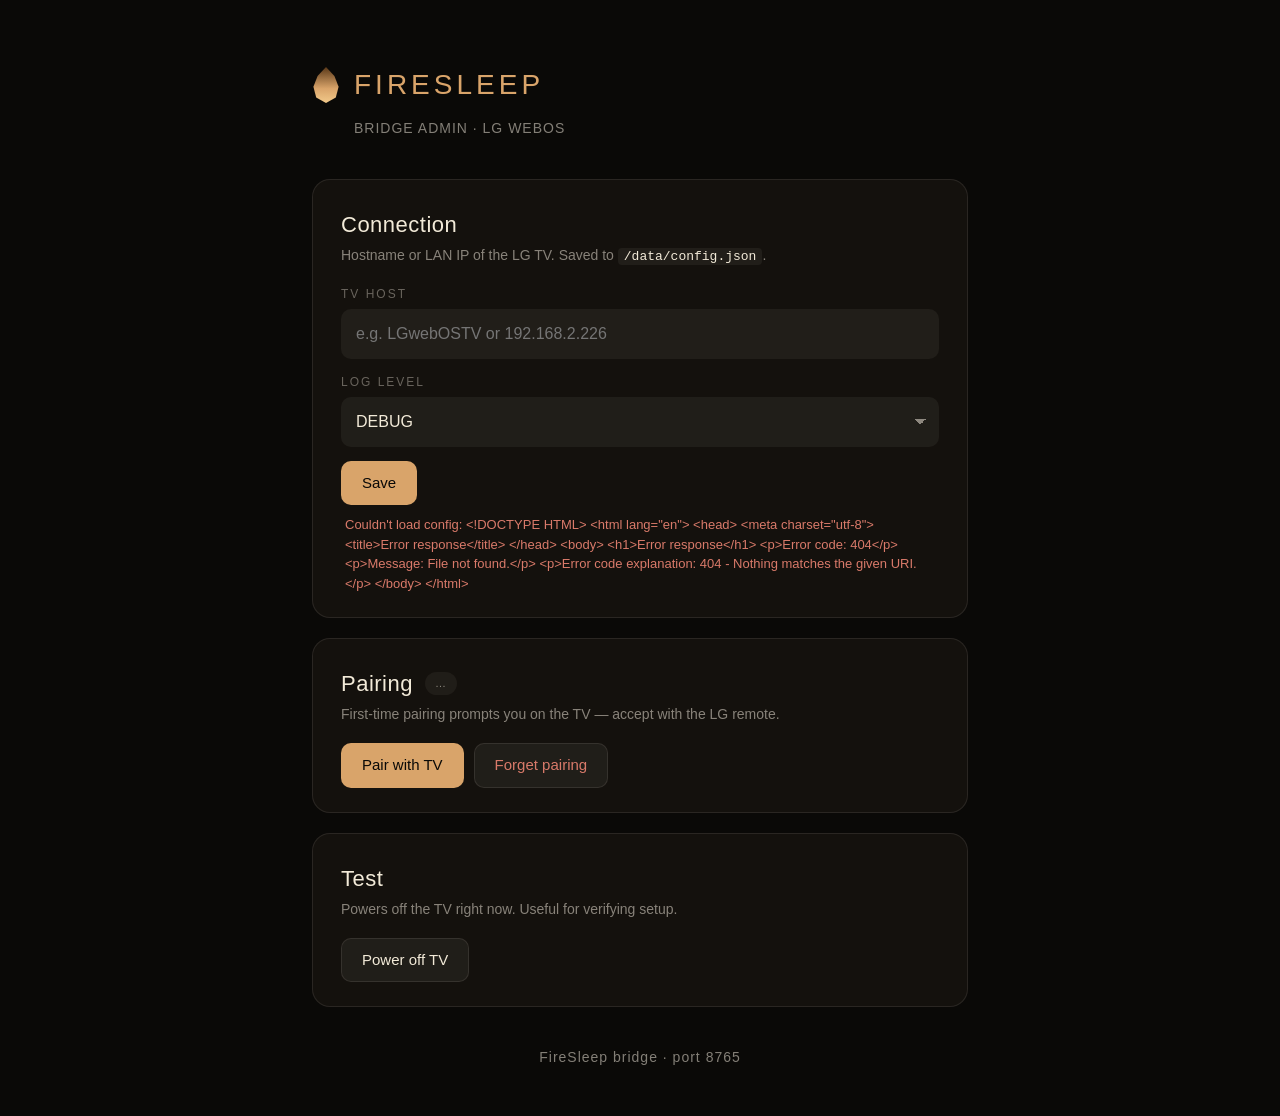
==== server/web/index.html @ d80b9863 "Add three button start for the app, add web UI and fix some bugs" ====
<!doctype html>
<html lang="en">
<head>
  <meta charset="utf-8" />
  <meta name="viewport" content="width=device-width, initial-scale=1" />
  <title>FireSleep</title>
  <link rel="stylesheet" href="style.css" />
</head>
<body>
  <main class="container">
    <header>
      <div class="brand">
        <span class="flame" aria-hidden="true"></span>
        <span class="wordmark">FireSleep</span>
      </div>
      <p class="sub">Bridge admin · LG webOS</p>
    </header>

    <section class="card">
      <h2>Connection</h2>
      <p class="muted">Hostname or LAN IP of the LG TV. Saved to <code>/data/config.json</code>.</p>
      <div class="row">
        <label>
          <span class="label">TV host</span>
          <input id="tv-host" type="text" placeholder="e.g. LGwebOSTV or 192.168.2.226" />
        </label>
      </div>
      <div class="row">
        <label>
          <span class="label">Log level</span>
          <select id="log-level">
            <option value="DEBUG">DEBUG</option>
            <option value="INFO">INFO</option>
            <option value="WARNING">WARNING</option>
            <option value="ERROR">ERROR</option>
          </select>
        </label>
      </div>
      <div class="actions">
        <button id="save" class="primary">Save</button>
        <span id="save-status" class="status"></span>
      </div>
    </section>

    <section class="card">
      <h2>Pairing
        <span id="paired-badge" class="badge">…</span>
      </h2>
      <p class="muted">First-time pairing prompts you on the TV — accept with the LG remote.</p>
      <div class="actions">
        <button id="pair" class="primary">Pair with TV</button>
        <button id="unpair" class="ghost danger">Forget pairing</button>
        <span id="pair-status" class="status"></span>
      </div>
    </section>

    <section class="card">
      <h2>Test</h2>
      <p class="muted">Powers off the TV right now. Useful for verifying setup.</p>
      <div class="actions">
        <button id="poweroff" class="ghost">Power off TV</button>
        <span id="poweroff-status" class="status"></span>
      </div>
    </section>

    <footer>
      <span class="muted">FireSleep bridge · port 8765</span>
    </footer>
  </main>

  <script src="app.js"></script>
</body>
</html>
---- server/web/style.css ----
:root {
  --bg: #0a0907;
  --surface: #14110d;
  --surface-soft: rgba(232, 224, 212, 0.06);
  --divider: rgba(232, 224, 212, 0.10);
  --text: #f2ead8;
  --text-muted: rgba(232, 224, 212, 0.55);
  --text-dim: rgba(232, 224, 212, 0.40);
  --accent: #d9a46a;
  --accent-on: #0a0907;
  --danger: #d97a6a;
  --ok: #a3d96a;
}

* { box-sizing: border-box; }

html, body {
  margin: 0;
  padding: 0;
  background: var(--bg);
  color: var(--text);
  font-family: -apple-system, BlinkMacSystemFont, "Segoe UI", "Inter", Roboto, sans-serif;
  font-weight: 300;
  font-size: 16px;
  line-height: 1.5;
  min-height: 100vh;
}

.container {
  max-width: 720px;
  margin: 0 auto;
  padding: 64px 32px 48px;
}

header {
  margin-bottom: 40px;
}

.brand {
  display: flex;
  align-items: center;
  gap: 14px;
}

.flame {
  width: 28px;
  height: 36px;
  background: linear-gradient(180deg, #5a3818 0%, var(--accent) 60%, #f2c98a 100%);
  clip-path: polygon(50% 0%, 80% 25%, 95% 55%, 85% 85%, 50% 100%, 15% 85%, 5% 55%, 20% 25%);
}

.wordmark {
  font-size: 28px;
  font-weight: 500;
  letter-spacing: 4px;
  color: var(--accent);
  text-transform: uppercase;
}

.sub {
  margin: 12px 0 0 42px;
  color: var(--text-muted);
  font-size: 14px;
  letter-spacing: 1px;
  text-transform: uppercase;
}

.card {
  background: var(--surface);
  border: 1px solid var(--divider);
  border-radius: 18px;
  padding: 28px 28px 24px;
  margin-bottom: 20px;
}

.card h2 {
  margin: 0 0 4px;
  font-weight: 400;
  font-size: 22px;
  letter-spacing: 0.5px;
  display: flex;
  align-items: center;
  gap: 12px;
}

.muted {
  color: var(--text-muted);
  font-size: 14px;
  margin: 4px 0 18px;
}

code {
  background: var(--surface-soft);
  padding: 1px 6px;
  border-radius: 4px;
  font-size: 13px;
  color: var(--text);
}

.row {
  margin-bottom: 14px;
}

label {
  display: block;
}

.label {
  display: block;
  font-size: 12px;
  letter-spacing: 2px;
  text-transform: uppercase;
  color: var(--text-dim);
  margin-bottom: 6px;
}

input[type="text"], select {
  width: 100%;
  background: var(--surface-soft);
  border: 1px solid transparent;
  color: var(--text);
  padding: 12px 14px;
  border-radius: 10px;
  font: inherit;
  font-weight: 400;
  outline: none;
  transition: border-color 120ms;
}

input[type="text"]:focus, select:focus {
  border-color: var(--accent);
}

select {
  appearance: none;
  background-image: linear-gradient(45deg, transparent 50%, var(--text-muted) 50%),
                    linear-gradient(135deg, var(--text-muted) 50%, transparent 50%);
  background-position: calc(100% - 18px) center, calc(100% - 12px) center;
  background-size: 6px 6px;
  background-repeat: no-repeat;
  padding-right: 36px;
}

.actions {
  display: flex;
  align-items: center;
  flex-wrap: wrap;
  gap: 10px;
  margin-top: 8px;
}

button {
  font: inherit;
  font-weight: 500;
  font-size: 15px;
  padding: 10px 20px;
  border-radius: 10px;
  border: 1px solid transparent;
  cursor: pointer;
  transition: filter 120ms, background 120ms, color 120ms;
}

button:disabled {
  opacity: 0.5;
  cursor: not-allowed;
}

button.primary {
  background: var(--accent);
  color: var(--accent-on);
}

button.primary:hover:not(:disabled) {
  filter: brightness(1.1);
}

button.ghost {
  background: var(--surface-soft);
  color: var(--text);
  border-color: var(--divider);
}

button.ghost:hover:not(:disabled) {
  background: var(--divider);
}

button.danger {
  color: var(--danger);
}

.status {
  font-size: 13px;
  color: var(--text-muted);
  margin-left: 4px;
}

.status.ok { color: var(--ok); }
.status.err { color: var(--danger); }

.badge {
  font-size: 11px;
  letter-spacing: 1.5px;
  text-transform: uppercase;
  padding: 3px 10px;
  border-radius: 999px;
  background: var(--surface-soft);
  color: var(--text-muted);
  font-weight: 500;
}

.badge.ok { background: rgba(163, 217, 106, 0.15); color: var(--ok); }
.badge.warn { background: rgba(217, 164, 106, 0.15); color: var(--accent); }

footer {
  text-align: center;
  margin-top: 40px;
  font-size: 12px;
  letter-spacing: 1px;
}
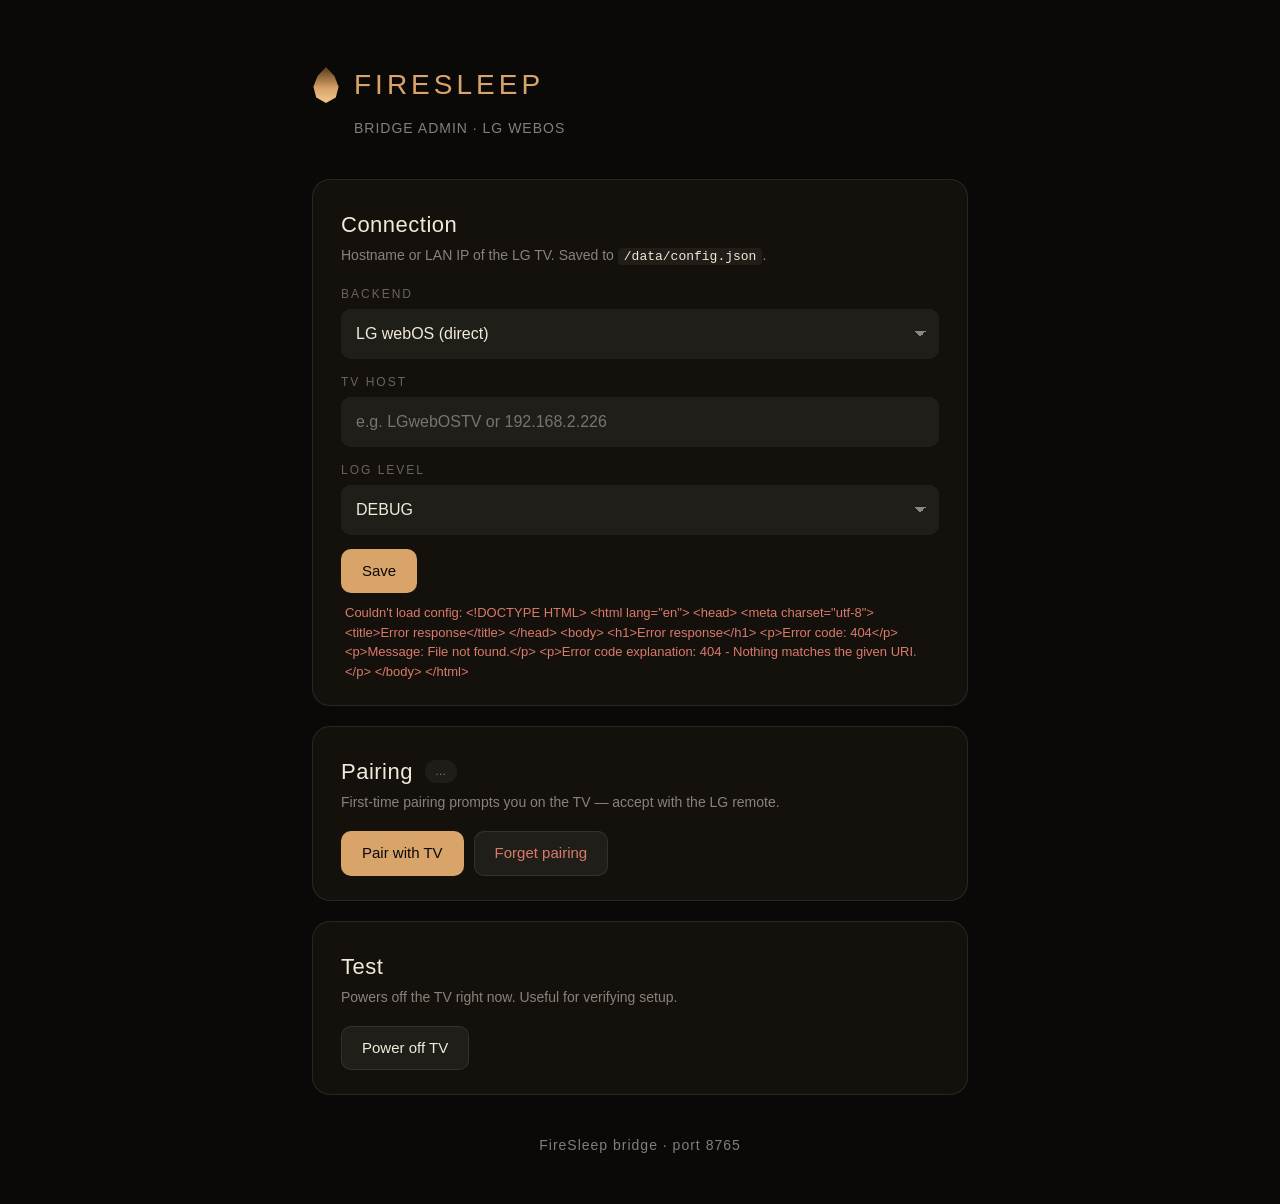
==== commit 6107853b: "Support for Samsung TV and others" ====
--- a/server/web/index.html
+++ b/server/web/index.html
@@ -13,12 +13,21 @@
         <span class="flame" aria-hidden="true"></span>
         <span class="wordmark">FireSleep</span>
       </div>
-      <p class="sub">Bridge admin · LG webOS</p>
+      <p class="sub">Bridge admin · <span id="brand-tag">LG webOS</span></p>
     </header>
 
     <section class="card">
       <h2>Connection</h2>
-      <p class="muted">Hostname or LAN IP of the LG TV. Saved to <code>/data/config.json</code>.</p>
+      <p class="muted" id="host-help">Hostname or LAN IP of the LG TV. Saved to <code>/data/config.json</code>.</p>
+      <div class="row">
+        <label>
+          <span class="label">Backend</span>
+          <select id="tv-brand">
+            <option value="lg">LG webOS (direct)</option>
+            <option value="firetv">Fire TV → CEC (Samsung / Sony / Vizio / Hisense / …)</option>
+          </select>
+        </label>
+      </div>
       <div class="row">
         <label>
           <span class="label">TV host</span>
@@ -46,7 +55,7 @@
       <h2>Pairing
         <span id="paired-badge" class="badge">…</span>
       </h2>
-      <p class="muted">First-time pairing prompts you on the TV — accept with the LG remote.</p>
+      <p class="muted" id="pair-help">First-time pairing prompts you on the TV — accept with the LG remote.</p>
       <div class="actions">
         <button id="pair" class="primary">Pair with TV</button>
         <button id="unpair" class="ghost danger">Forget pairing</button>
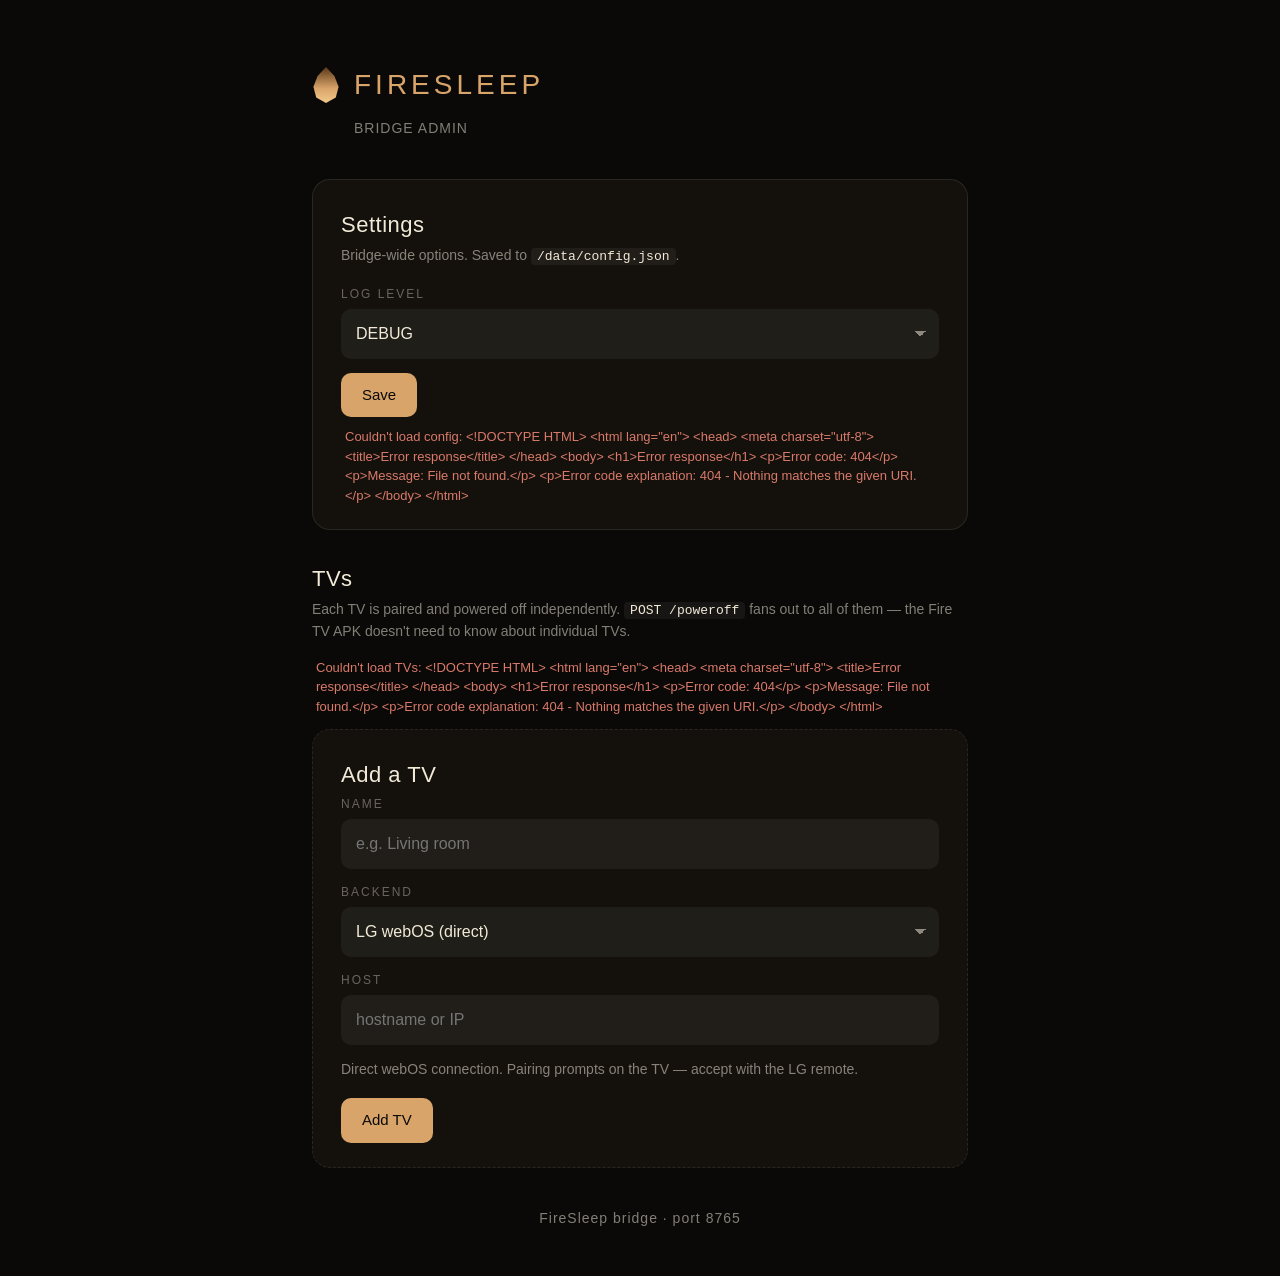
==== commit 63d35b47: "Add multi TV manage to the Web UI" ====
--- a/server/web/index.html
+++ b/server/web/index.html
@@ -13,27 +13,12 @@
         <span class="flame" aria-hidden="true"></span>
         <span class="wordmark">FireSleep</span>
       </div>
-      <p class="sub">Bridge admin · <span id="brand-tag">LG webOS</span></p>
+      <p class="sub">Bridge admin</p>
     </header>
 
     <section class="card">
-      <h2>Connection</h2>
-      <p class="muted" id="host-help">Hostname or LAN IP of the LG TV. Saved to <code>/data/config.json</code>.</p>
-      <div class="row">
-        <label>
-          <span class="label">Backend</span>
-          <select id="tv-brand">
-            <option value="lg">LG webOS (direct)</option>
-            <option value="firetv">Fire TV → CEC (Samsung / Sony / Vizio / Hisense / …)</option>
-          </select>
-        </label>
-      </div>
-      <div class="row">
-        <label>
-          <span class="label">TV host</span>
-          <input id="tv-host" type="text" placeholder="e.g. LGwebOSTV or 192.168.2.226" />
-        </label>
-      </div>
+      <h2>Settings</h2>
+      <p class="muted">Bridge-wide options. Saved to <code>/data/config.json</code>.</p>
       <div class="row">
         <label>
           <span class="label">Log level</span>
@@ -46,29 +31,46 @@
         </label>
       </div>
       <div class="actions">
-        <button id="save" class="primary">Save</button>
-        <span id="save-status" class="status"></span>
+        <button id="save-config" class="primary">Save</button>
+        <span id="config-status" class="status"></span>
       </div>
     </section>
 
-    <section class="card">
-      <h2>Pairing
-        <span id="paired-badge" class="badge">…</span>
-      </h2>
-      <p class="muted" id="pair-help">First-time pairing prompts you on the TV — accept with the LG remote.</p>
+    <h2 class="section-title">TVs</h2>
+    <p class="muted section-sub">
+      Each TV is paired and powered off independently. <code>POST /poweroff</code>
+      fans out to all of them — the Fire TV APK doesn't need to know about
+      individual TVs.
+    </p>
+    <div id="tv-list"></div>
+
+    <section class="card add-tv">
+      <h2>Add a TV</h2>
+      <div class="row">
+        <label>
+          <span class="label">Name</span>
+          <input id="new-name" type="text" placeholder="e.g. Living room" />
+        </label>
+      </div>
+      <div class="row">
+        <label>
+          <span class="label">Backend</span>
+          <select id="new-brand">
+            <option value="lg">LG webOS (direct)</option>
+            <option value="firetv">Fire TV → CEC (Samsung / Sony / Vizio / Hisense / …)</option>
+          </select>
+        </label>
+      </div>
+      <div class="row">
+        <label>
+          <span class="label">Host</span>
+          <input id="new-host" type="text" placeholder="hostname or IP" />
+        </label>
+      </div>
+      <p class="muted" id="new-help"></p>
       <div class="actions">
-        <button id="pair" class="primary">Pair with TV</button>
-        <button id="unpair" class="ghost danger">Forget pairing</button>
-        <span id="pair-status" class="status"></span>
-      </div>
-    </section>
-
-    <section class="card">
-      <h2>Test</h2>
-      <p class="muted">Powers off the TV right now. Useful for verifying setup.</p>
-      <div class="actions">
-        <button id="poweroff" class="ghost">Power off TV</button>
-        <span id="poweroff-status" class="status"></span>
+        <button id="add-tv" class="primary">Add TV</button>
+        <span id="add-status" class="status"></span>
       </div>
     </section>
 
--- a/server/web/style.css
+++ b/server/web/style.css
@@ -217,3 +217,44 @@
   font-size: 12px;
   letter-spacing: 1px;
 }
+
+.section-title {
+  font-weight: 400;
+  font-size: 22px;
+  letter-spacing: 0.5px;
+  margin: 32px 0 4px;
+}
+
+.section-sub {
+  margin: 0 0 16px;
+}
+
+.tv-header {
+  display: flex;
+  align-items: center;
+  gap: 12px;
+  margin-bottom: 14px;
+}
+
+.tv-header .tv-name {
+  flex: 1;
+  font-size: 18px;
+  font-weight: 400;
+}
+
+.tv-header .tv-delete {
+  padding: 6px 12px;
+  font-size: 13px;
+}
+
+#tv-list:empty::before {
+  content: "No TVs yet — add one below.";
+  display: block;
+  padding: 18px 0;
+  color: var(--text-muted);
+  font-style: italic;
+}
+
+.add-tv {
+  border-style: dashed;
+}
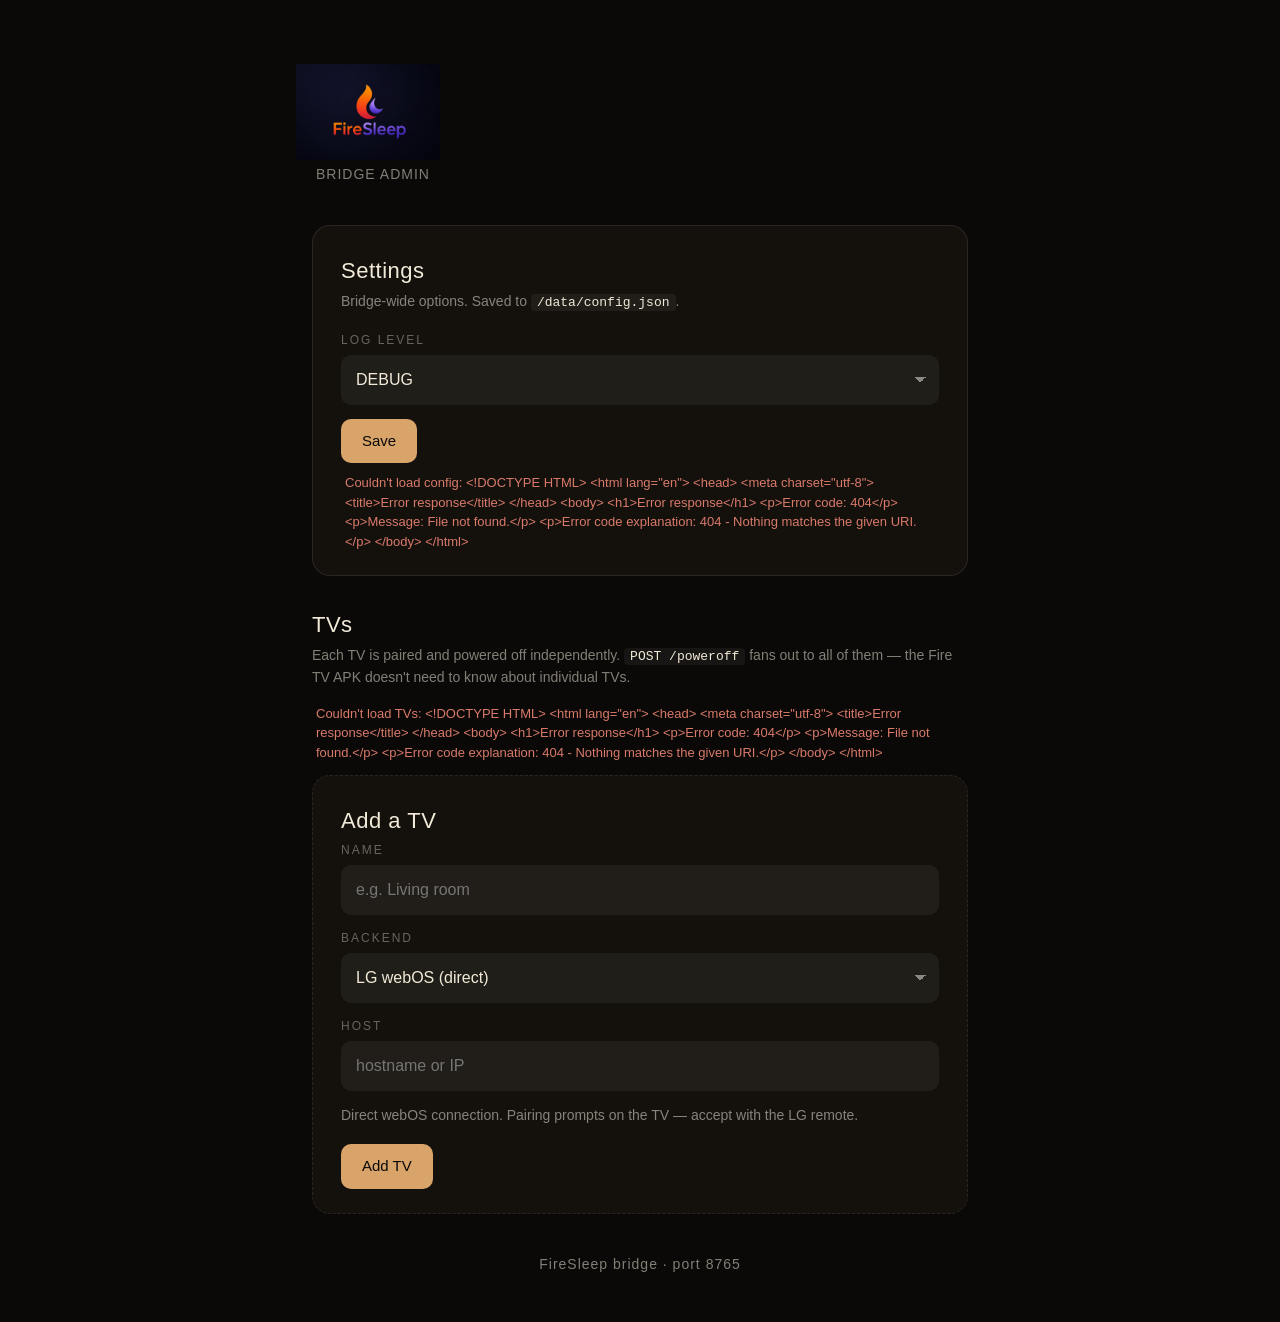
==== commit 8e0879b0: "Multi-TV bridge + UI is in, migration from the old single-TV config" ====
--- a/server/web/index.html
+++ b/server/web/index.html
@@ -9,10 +9,7 @@
 <body>
   <main class="container">
     <header>
-      <div class="brand">
-        <span class="flame" aria-hidden="true"></span>
-        <span class="wordmark">FireSleep</span>
-      </div>
+      <img class="logo" src="logo.png" alt="FireSleep" />
       <p class="sub">Bridge admin</p>
     </header>
 
--- a/server/web/style.css
+++ b/server/web/style.css
@@ -36,29 +36,15 @@
   margin-bottom: 40px;
 }
 
-.brand {
-  display: flex;
-  align-items: center;
-  gap: 14px;
-}
-
-.flame {
-  width: 28px;
-  height: 36px;
-  background: linear-gradient(180deg, #5a3818 0%, var(--accent) 60%, #f2c98a 100%);
-  clip-path: polygon(50% 0%, 80% 25%, 95% 55%, 85% 85%, 50% 100%, 15% 85%, 5% 55%, 20% 25%);
-}
-
-.wordmark {
-  font-size: 28px;
-  font-weight: 500;
-  letter-spacing: 4px;
-  color: var(--accent);
-  text-transform: uppercase;
+.logo {
+  display: block;
+  height: 96px;
+  width: auto;
+  margin: 0 0 4px -16px;
 }
 
 .sub {
-  margin: 12px 0 0 42px;
+  margin: 4px 0 0 4px;
   color: var(--text-muted);
   font-size: 14px;
   letter-spacing: 1px;
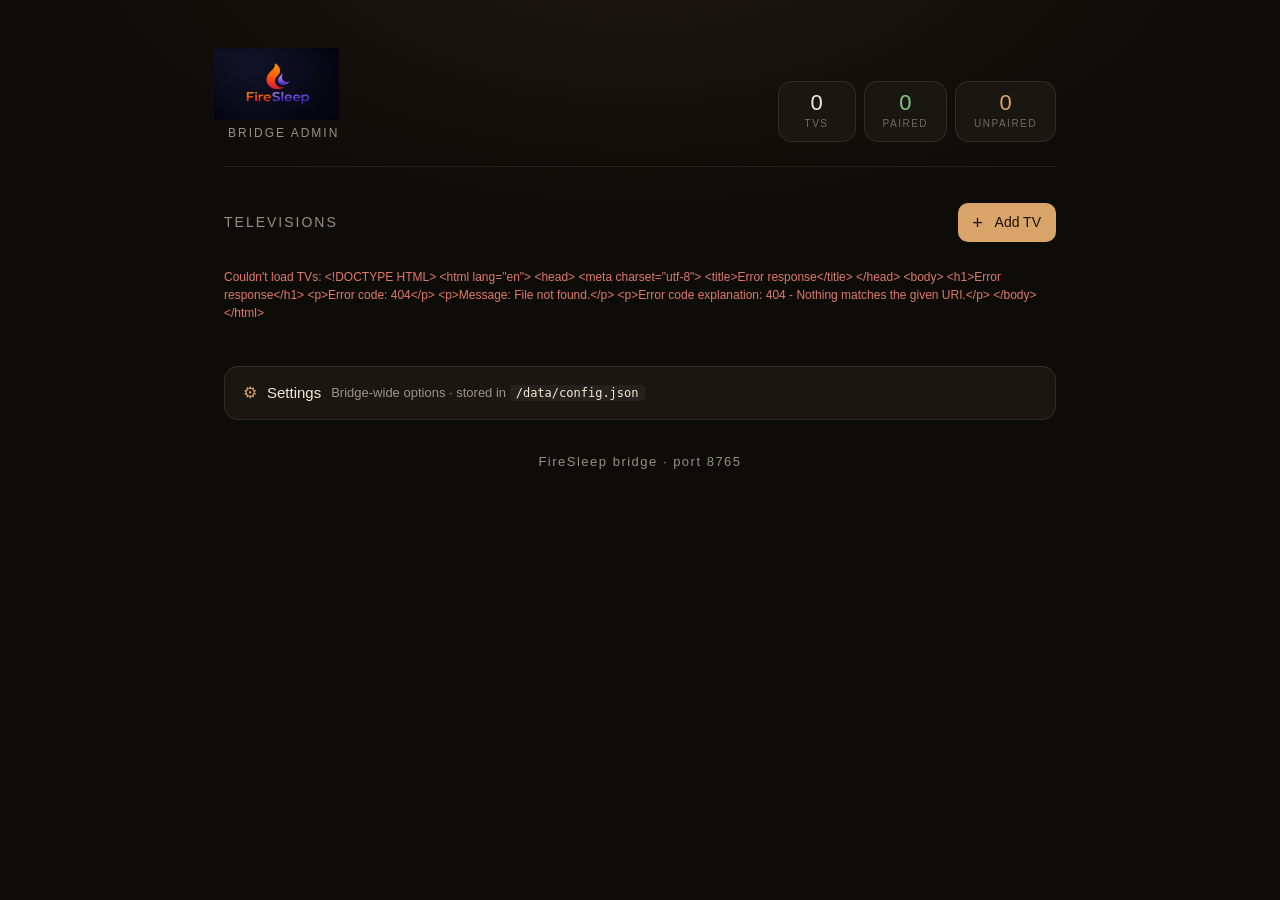
==== commit 5aaa5564: "Improve style" ====
--- a/server/web/index.html
+++ b/server/web/index.html
@@ -3,79 +3,102 @@
 <head>
   <meta charset="utf-8" />
   <meta name="viewport" content="width=device-width, initial-scale=1" />
+  <meta name="color-scheme" content="dark" />
   <title>FireSleep</title>
   <link rel="stylesheet" href="style.css" />
 </head>
 <body>
   <main class="container">
-    <header>
-      <img class="logo" src="logo.png" alt="FireSleep" />
-      <p class="sub">Bridge admin</p>
+    <header class="page-header">
+      <div class="brand">
+        <img class="logo" src="logo.png" alt="FireSleep" />
+        <p class="sub">Bridge admin</p>
+      </div>
+      <div class="stats" id="stats">
+        <div class="stat"><span class="stat-num" id="stat-total">0</span><span class="stat-label">TVs</span></div>
+        <div class="stat"><span class="stat-num ok" id="stat-paired">0</span><span class="stat-label">Paired</span></div>
+        <div class="stat"><span class="stat-num warn" id="stat-unpaired">0</span><span class="stat-label">Unpaired</span></div>
+      </div>
     </header>
 
-    <section class="card">
-      <h2>Settings</h2>
-      <p class="muted">Bridge-wide options. Saved to <code>/data/config.json</code>.</p>
-      <div class="row">
-        <label>
-          <span class="label">Log level</span>
-          <select id="log-level">
-            <option value="DEBUG">DEBUG</option>
-            <option value="INFO">INFO</option>
-            <option value="WARNING">WARNING</option>
-            <option value="ERROR">ERROR</option>
-          </select>
-        </label>
+    <section class="list-section">
+      <div class="list-header">
+        <h2>Televisions</h2>
+        <button id="open-add" class="primary add-btn" title="Add a TV">
+          <span class="plus">+</span><span class="add-label">Add TV</span>
+        </button>
       </div>
-      <div class="actions">
-        <button id="save-config" class="primary">Save</button>
-        <span id="config-status" class="status"></span>
-      </div>
+      <div id="tv-list" class="tv-list"></div>
     </section>
 
-    <h2 class="section-title">TVs</h2>
-    <p class="muted section-sub">
-      Each TV is paired and powered off independently. <code>POST /poweroff</code>
-      fans out to all of them — the Fire TV APK doesn't need to know about
-      individual TVs.
-    </p>
-    <div id="tv-list"></div>
-
-    <section class="card add-tv">
-      <h2>Add a TV</h2>
-      <div class="row">
-        <label>
-          <span class="label">Name</span>
-          <input id="new-name" type="text" placeholder="e.g. Living room" />
-        </label>
+    <details class="settings">
+      <summary>
+        <span class="gear" aria-hidden="true">⚙</span>
+        <span>Settings</span>
+        <span class="muted thin">Bridge-wide options · stored in <code>/data/config.json</code></span>
+      </summary>
+      <div class="settings-body">
+        <div class="row">
+          <label>
+            <span class="label">Log level</span>
+            <select id="log-level">
+              <option value="DEBUG">DEBUG</option>
+              <option value="INFO">INFO</option>
+              <option value="WARNING">WARNING</option>
+              <option value="ERROR">ERROR</option>
+            </select>
+          </label>
+        </div>
+        <div class="actions">
+          <button id="save-config" class="primary">Save</button>
+          <span id="config-status" class="status"></span>
+        </div>
       </div>
-      <div class="row">
-        <label>
-          <span class="label">Backend</span>
-          <select id="new-brand">
-            <option value="lg">LG webOS (direct)</option>
-            <option value="firetv">Fire TV → CEC (Samsung / Sony / Vizio / Hisense / …)</option>
-          </select>
-        </label>
-      </div>
-      <div class="row">
-        <label>
-          <span class="label">Host</span>
-          <input id="new-host" type="text" placeholder="hostname or IP" />
-        </label>
-      </div>
-      <p class="muted" id="new-help"></p>
-      <div class="actions">
-        <button id="add-tv" class="primary">Add TV</button>
-        <span id="add-status" class="status"></span>
-      </div>
-    </section>
+    </details>
 
     <footer>
       <span class="muted">FireSleep bridge · port 8765</span>
     </footer>
   </main>
 
+  <div class="modal-backdrop" id="add-modal" hidden>
+    <div class="modal" role="dialog" aria-modal="true" aria-labelledby="add-title">
+      <div class="modal-header">
+        <h2 id="add-title">Add a TV</h2>
+        <button class="icon-btn" id="close-add" title="Close">×</button>
+      </div>
+      <div class="modal-body">
+        <div class="row">
+          <label>
+            <span class="label">Name</span>
+            <input id="new-name" type="text" placeholder="e.g. Living room" autocomplete="off" />
+          </label>
+        </div>
+        <div class="row">
+          <label>
+            <span class="label">Backend</span>
+            <select id="new-brand">
+              <option value="lg">LG webOS (direct)</option>
+              <option value="firetv">Fire TV → CEC (Samsung / Sony / Vizio / Hisense / …)</option>
+            </select>
+          </label>
+        </div>
+        <div class="row">
+          <label>
+            <span class="label">Host</span>
+            <input id="new-host" type="text" placeholder="hostname or IP" autocomplete="off" />
+          </label>
+        </div>
+        <p class="muted small" id="new-help"></p>
+      </div>
+      <div class="modal-footer">
+        <span id="add-status" class="status"></span>
+        <button class="ghost" id="cancel-add">Cancel</button>
+        <button id="add-tv" class="primary">Add TV</button>
+      </div>
+    </div>
+  </div>
+
   <script src="app.js"></script>
 </body>
 </html>
--- a/server/web/style.css
+++ b/server/web/style.css
@@ -1,15 +1,28 @@
 :root {
-  --bg: #0a0907;
-  --surface: #14110d;
-  --surface-soft: rgba(232, 224, 212, 0.06);
+  color-scheme: dark;
+  --bg: #0e0c09;
+  --bg-grad: radial-gradient(ellipse 80% 60% at 50% -10%, rgba(217, 164, 106, 0.08), transparent 60%);
+  --surface: #1a1612;
+  --surface-2: #221d18;
+  --surface-soft: rgba(232, 224, 212, 0.05);
+  --surface-hover: rgba(232, 224, 212, 0.08);
   --divider: rgba(232, 224, 212, 0.10);
+  --divider-strong: rgba(232, 224, 212, 0.18);
   --text: #f2ead8;
-  --text-muted: rgba(232, 224, 212, 0.55);
-  --text-dim: rgba(232, 224, 212, 0.40);
+  --text-muted: rgba(232, 224, 212, 0.62);
+  --text-dim: rgba(232, 224, 212, 0.42);
   --accent: #d9a46a;
-  --accent-on: #0a0907;
-  --danger: #d97a6a;
-  --ok: #a3d96a;
+  --accent-soft: rgba(217, 164, 106, 0.18);
+  --accent-on: #1a1106;
+  --danger: #e07a6a;
+  --danger-soft: rgba(224, 122, 106, 0.16);
+  --ok: #7fc97f;
+  --ok-soft: rgba(127, 201, 127, 0.18);
+  --warn: #d9a46a;
+  --warn-soft: rgba(217, 164, 106, 0.16);
+  --shadow: 0 6px 28px rgba(0, 0, 0, 0.35);
+  --radius: 14px;
+  --radius-sm: 10px;
 }
 
 * { box-sizing: border-box; }
@@ -18,229 +31,518 @@
   margin: 0;
   padding: 0;
   background: var(--bg);
+  background-image: var(--bg-grad);
+  background-attachment: fixed;
   color: var(--text);
   font-family: -apple-system, BlinkMacSystemFont, "Segoe UI", "Inter", Roboto, sans-serif;
-  font-weight: 300;
-  font-size: 16px;
+  font-weight: 400;
+  font-size: 15px;
   line-height: 1.5;
   min-height: 100vh;
+  -webkit-font-smoothing: antialiased;
 }
 
 .container {
-  max-width: 720px;
+  max-width: 880px;
   margin: 0 auto;
-  padding: 64px 32px 48px;
-}
-
-header {
-  margin-bottom: 40px;
-}
+  padding: 48px 24px 64px;
+}
+
+/* ---- Header ---- */
+
+.page-header {
+  display: flex;
+  align-items: flex-end;
+  justify-content: space-between;
+  gap: 24px;
+  flex-wrap: wrap;
+  margin-bottom: 36px;
+  padding-bottom: 24px;
+  border-bottom: 1px solid var(--divider);
+}
+
+.brand { display: flex; flex-direction: column; }
 
 .logo {
   display: block;
-  height: 96px;
+  height: 72px;
   width: auto;
-  margin: 0 0 4px -16px;
+  margin: 0 0 4px -10px;
 }
 
 .sub {
-  margin: 4px 0 0 4px;
-  color: var(--text-muted);
-  font-size: 14px;
-  letter-spacing: 1px;
+  margin: 0 0 0 4px;
+  color: var(--text-muted);
+  font-size: 12px;
+  letter-spacing: 2px;
   text-transform: uppercase;
 }
 
-.card {
+.stats {
+  display: flex;
+  gap: 8px;
+}
+
+.stat {
+  display: flex;
+  flex-direction: column;
+  align-items: center;
+  gap: 2px;
   background: var(--surface);
   border: 1px solid var(--divider);
-  border-radius: 18px;
-  padding: 28px 28px 24px;
-  margin-bottom: 20px;
-}
-
-.card h2 {
-  margin: 0 0 4px;
+  border-radius: var(--radius);
+  padding: 10px 18px;
+  min-width: 78px;
+}
+
+.stat-num {
+  font-size: 22px;
+  font-weight: 500;
+  font-variant-numeric: tabular-nums;
+  color: var(--text);
+  line-height: 1;
+}
+
+.stat-num.ok { color: var(--ok); }
+.stat-num.warn { color: var(--warn); }
+
+.stat-label {
+  font-size: 10px;
+  letter-spacing: 1.5px;
+  text-transform: uppercase;
+  color: var(--text-dim);
+}
+
+/* ---- List section ---- */
+
+.list-section { margin-bottom: 32px; }
+
+.list-header {
+  display: flex;
+  align-items: center;
+  justify-content: space-between;
+  margin-bottom: 14px;
+}
+
+.list-header h2 {
+  margin: 0;
+  font-size: 14px;
+  letter-spacing: 2px;
+  text-transform: uppercase;
+  color: var(--text-muted);
+  font-weight: 500;
+}
+
+.add-btn {
+  display: inline-flex;
+  align-items: center;
+  gap: 8px;
+  padding: 8px 14px 8px 10px;
+}
+
+.add-btn .plus {
+  font-size: 18px;
+  font-weight: 500;
+  line-height: 1;
+  display: inline-block;
+  width: 18px;
+  text-align: center;
+}
+
+.add-btn .add-label { font-size: 14px; }
+
+/* ---- TV cards ---- */
+
+.tv-list {
+  display: flex;
+  flex-direction: column;
+  gap: 10px;
+}
+
+.tv-list:empty::before {
+  content: "No TVs yet — click + Add TV to get started.";
+  display: block;
+  padding: 32px;
+  text-align: center;
+  color: var(--text-muted);
+  background: var(--surface);
+  border: 1px dashed var(--divider);
+  border-radius: var(--radius);
+  font-size: 14px;
+}
+
+.tv-card {
+  background: var(--surface);
+  border: 1px solid var(--divider);
+  border-radius: var(--radius);
+  overflow: hidden;
+  transition: border-color 150ms, background 150ms;
+}
+
+.tv-card:hover { border-color: var(--divider-strong); }
+
+.tv-row {
+  display: flex;
+  align-items: center;
+  gap: 14px;
+  padding: 14px 18px;
+  cursor: pointer;
+}
+
+.tv-row .dot {
+  flex-shrink: 0;
+  width: 10px;
+  height: 10px;
+  border-radius: 999px;
+  background: var(--text-dim);
+  box-shadow: 0 0 0 4px var(--surface-soft);
+}
+
+.tv-row .dot.ok {
+  background: var(--ok);
+  box-shadow: 0 0 0 4px var(--ok-soft);
+}
+
+.tv-row .dot.warn {
+  background: var(--warn);
+  box-shadow: 0 0 0 4px var(--warn-soft);
+}
+
+.tv-row .info {
+  flex: 1;
+  min-width: 0;
+  display: flex;
+  flex-direction: column;
+  gap: 2px;
+}
+
+.tv-row .name {
+  font-size: 16px;
+  font-weight: 500;
+  color: var(--text);
+  white-space: nowrap;
+  overflow: hidden;
+  text-overflow: ellipsis;
+}
+
+.tv-row .meta {
+  display: flex;
+  align-items: center;
+  gap: 8px;
+  font-size: 12px;
+  color: var(--text-muted);
+  flex-wrap: wrap;
+}
+
+.tv-row .meta .host {
+  font-family: ui-monospace, SFMono-Regular, Menlo, monospace;
+  color: var(--text-dim);
+}
+
+.tv-row .quick {
+  display: flex;
+  gap: 6px;
+  align-items: center;
+}
+
+.tv-row .chevron {
+  color: var(--text-dim);
+  font-size: 14px;
+  transition: transform 150ms;
+  display: inline-block;
+  width: 16px;
+  text-align: center;
+}
+
+.tv-card.expanded .chevron { transform: rotate(90deg); }
+
+.tv-detail {
+  display: none;
+  padding: 4px 18px 18px;
+  border-top: 1px solid var(--divider);
+  background: rgba(0, 0, 0, 0.15);
+}
+
+.tv-card.expanded .tv-detail { display: block; }
+
+.tv-detail .row { margin-bottom: 12px; }
+
+.tv-detail .row:first-child { margin-top: 14px; }
+
+/* ---- Forms ---- */
+
+.row { margin-bottom: 14px; }
+
+label { display: block; }
+
+.label {
+  display: block;
+  font-size: 11px;
+  letter-spacing: 2px;
+  text-transform: uppercase;
+  color: var(--text-dim);
+  margin-bottom: 6px;
+  font-weight: 500;
+}
+
+input[type="text"], select {
+  width: 100%;
+  background: var(--surface-2);
+  border: 1px solid var(--divider);
+  color: var(--text);
+  padding: 10px 12px;
+  border-radius: var(--radius-sm);
+  font: inherit;
   font-weight: 400;
+  font-size: 14px;
+  outline: none;
+  transition: border-color 120ms, background 120ms;
+}
+
+input[type="text"]:hover, select:hover { border-color: var(--divider-strong); }
+
+input[type="text"]:focus, select:focus {
+  border-color: var(--accent);
+  background: var(--surface);
+}
+
+select {
+  appearance: none;
+  -webkit-appearance: none;
+  background-image: url("data:image/svg+xml;utf8,<svg xmlns='http://www.w3.org/2000/svg' viewBox='0 0 12 8' fill='none' stroke='%23d9a46a' stroke-width='1.6' stroke-linecap='round' stroke-linejoin='round'><polyline points='1.5 1.5 6 6 10.5 1.5'/></svg>");
+  background-repeat: no-repeat;
+  background-position: right 12px center;
+  background-size: 12px 8px;
+  padding-right: 36px;
+  cursor: pointer;
+}
+
+select option {
+  background: var(--surface-2);
+  color: var(--text);
+}
+
+/* ---- Buttons ---- */
+
+.actions {
+  display: flex;
+  align-items: center;
+  flex-wrap: wrap;
+  gap: 8px;
+  margin-top: 4px;
+}
+
+button {
+  font: inherit;
+  font-weight: 500;
+  font-size: 13px;
+  padding: 8px 14px;
+  border-radius: var(--radius-sm);
+  border: 1px solid transparent;
+  cursor: pointer;
+  transition: filter 120ms, background 120ms, color 120ms, border-color 120ms;
+  white-space: nowrap;
+}
+
+button:disabled {
+  opacity: 0.5;
+  cursor: not-allowed;
+}
+
+button.primary {
+  background: var(--accent);
+  color: var(--accent-on);
+}
+
+button.primary:hover:not(:disabled) {
+  filter: brightness(1.08);
+}
+
+button.ghost {
+  background: var(--surface-soft);
+  color: var(--text);
+  border-color: var(--divider);
+}
+
+button.ghost:hover:not(:disabled) {
+  background: var(--surface-hover);
+  border-color: var(--divider-strong);
+}
+
+button.danger {
+  background: var(--danger-soft);
+  color: var(--danger);
+  border-color: transparent;
+}
+
+button.danger:hover:not(:disabled) {
+  background: rgba(224, 122, 106, 0.28);
+}
+
+button.icon-btn {
+  background: transparent;
+  border: none;
+  color: var(--text-muted);
   font-size: 22px;
-  letter-spacing: 0.5px;
-  display: flex;
-  align-items: center;
-  gap: 12px;
-}
+  line-height: 1;
+  padding: 4px 8px;
+  border-radius: var(--radius-sm);
+}
+
+button.icon-btn:hover { color: var(--text); background: var(--surface-soft); }
+
+button.small { padding: 6px 10px; font-size: 12px; }
+
+/* ---- Status / badges ---- */
+
+.status {
+  font-size: 12px;
+  color: var(--text-muted);
+}
+
+.status.ok { color: var(--ok); }
+.status.err { color: var(--danger); }
+
+.badge {
+  font-size: 10px;
+  letter-spacing: 1.2px;
+  text-transform: uppercase;
+  padding: 3px 8px;
+  border-radius: 999px;
+  background: var(--surface-soft);
+  color: var(--text-muted);
+  font-weight: 500;
+  border: 1px solid var(--divider);
+}
+
+.badge.ok { background: var(--ok-soft); color: var(--ok); border-color: transparent; }
+.badge.warn { background: var(--warn-soft); color: var(--accent); border-color: transparent; }
+.badge.brand { background: var(--surface-2); color: var(--text); border-color: var(--divider); }
+
+/* ---- Modal ---- */
+
+.modal-backdrop {
+  position: fixed;
+  inset: 0;
+  background: rgba(0, 0, 0, 0.65);
+  backdrop-filter: blur(6px);
+  -webkit-backdrop-filter: blur(6px);
+  display: flex;
+  align-items: center;
+  justify-content: center;
+  padding: 24px;
+  z-index: 100;
+  animation: fade 150ms ease;
+}
+
+.modal-backdrop[hidden] { display: none; }
+
+@keyframes fade { from { opacity: 0; } to { opacity: 1; } }
+
+.modal {
+  width: 100%;
+  max-width: 460px;
+  background: var(--surface);
+  border: 1px solid var(--divider-strong);
+  border-radius: var(--radius);
+  box-shadow: var(--shadow);
+  overflow: hidden;
+  animation: pop 180ms ease;
+}
+
+@keyframes pop { from { transform: translateY(8px); opacity: 0; } to { transform: none; opacity: 1; } }
+
+.modal-header {
+  display: flex;
+  align-items: center;
+  justify-content: space-between;
+  padding: 16px 20px;
+  border-bottom: 1px solid var(--divider);
+}
+
+.modal-header h2 {
+  margin: 0;
+  font-size: 16px;
+  font-weight: 500;
+}
+
+.modal-body { padding: 18px 20px 8px; }
+
+.modal-footer {
+  display: flex;
+  align-items: center;
+  justify-content: flex-end;
+  gap: 10px;
+  padding: 14px 20px;
+  border-top: 1px solid var(--divider);
+  background: rgba(0, 0, 0, 0.15);
+}
+
+.modal-footer .status { margin-right: auto; }
+
+/* ---- Settings (collapsible) ---- */
+
+.settings {
+  background: var(--surface);
+  border: 1px solid var(--divider);
+  border-radius: var(--radius);
+  margin-bottom: 16px;
+}
+
+.settings summary {
+  list-style: none;
+  cursor: pointer;
+  padding: 14px 18px;
+  display: flex;
+  align-items: center;
+  gap: 10px;
+  user-select: none;
+}
+
+.settings summary::-webkit-details-marker { display: none; }
+
+.settings summary .gear { color: var(--accent); font-size: 16px; }
+
+.settings summary .thin { font-weight: 400; }
+
+.settings[open] summary { border-bottom: 1px solid var(--divider); }
+
+.settings-body { padding: 18px; }
+
+/* ---- Misc ---- */
 
 .muted {
   color: var(--text-muted);
-  font-size: 14px;
-  margin: 4px 0 18px;
-}
+  font-size: 13px;
+}
+
+.muted.small { font-size: 12px; margin: 0 0 4px; }
 
 code {
   background: var(--surface-soft);
   padding: 1px 6px;
   border-radius: 4px;
-  font-size: 13px;
-  color: var(--text);
-}
-
-.row {
-  margin-bottom: 14px;
-}
-
-label {
-  display: block;
-}
-
-.label {
-  display: block;
   font-size: 12px;
-  letter-spacing: 2px;
-  text-transform: uppercase;
-  color: var(--text-dim);
-  margin-bottom: 6px;
-}
-
-input[type="text"], select {
-  width: 100%;
-  background: var(--surface-soft);
-  border: 1px solid transparent;
-  color: var(--text);
-  padding: 12px 14px;
-  border-radius: 10px;
-  font: inherit;
-  font-weight: 400;
-  outline: none;
-  transition: border-color 120ms;
-}
-
-input[type="text"]:focus, select:focus {
-  border-color: var(--accent);
-}
-
-select {
-  appearance: none;
-  background-image: linear-gradient(45deg, transparent 50%, var(--text-muted) 50%),
-                    linear-gradient(135deg, var(--text-muted) 50%, transparent 50%);
-  background-position: calc(100% - 18px) center, calc(100% - 12px) center;
-  background-size: 6px 6px;
-  background-repeat: no-repeat;
-  padding-right: 36px;
-}
-
-.actions {
-  display: flex;
-  align-items: center;
-  flex-wrap: wrap;
-  gap: 10px;
-  margin-top: 8px;
-}
-
-button {
-  font: inherit;
-  font-weight: 500;
-  font-size: 15px;
-  padding: 10px 20px;
-  border-radius: 10px;
-  border: 1px solid transparent;
-  cursor: pointer;
-  transition: filter 120ms, background 120ms, color 120ms;
-}
-
-button:disabled {
-  opacity: 0.5;
-  cursor: not-allowed;
-}
-
-button.primary {
-  background: var(--accent);
-  color: var(--accent-on);
-}
-
-button.primary:hover:not(:disabled) {
-  filter: brightness(1.1);
-}
-
-button.ghost {
-  background: var(--surface-soft);
-  color: var(--text);
-  border-color: var(--divider);
-}
-
-button.ghost:hover:not(:disabled) {
-  background: var(--divider);
-}
-
-button.danger {
-  color: var(--danger);
-}
-
-.status {
-  font-size: 13px;
-  color: var(--text-muted);
-  margin-left: 4px;
-}
-
-.status.ok { color: var(--ok); }
-.status.err { color: var(--danger); }
-
-.badge {
+  color: var(--text);
+  font-family: ui-monospace, SFMono-Regular, Menlo, monospace;
+}
+
+footer {
+  text-align: center;
+  margin-top: 32px;
   font-size: 11px;
   letter-spacing: 1.5px;
-  text-transform: uppercase;
-  padding: 3px 10px;
-  border-radius: 999px;
-  background: var(--surface-soft);
-  color: var(--text-muted);
-  font-weight: 500;
-}
-
-.badge.ok { background: rgba(163, 217, 106, 0.15); color: var(--ok); }
-.badge.warn { background: rgba(217, 164, 106, 0.15); color: var(--accent); }
-
-footer {
-  text-align: center;
-  margin-top: 40px;
-  font-size: 12px;
-  letter-spacing: 1px;
-}
-
-.section-title {
-  font-weight: 400;
-  font-size: 22px;
-  letter-spacing: 0.5px;
-  margin: 32px 0 4px;
-}
-
-.section-sub {
-  margin: 0 0 16px;
-}
-
-.tv-header {
-  display: flex;
-  align-items: center;
-  gap: 12px;
-  margin-bottom: 14px;
-}
-
-.tv-header .tv-name {
-  flex: 1;
-  font-size: 18px;
-  font-weight: 400;
-}
-
-.tv-header .tv-delete {
-  padding: 6px 12px;
-  font-size: 13px;
-}
-
-#tv-list:empty::before {
-  content: "No TVs yet — add one below.";
-  display: block;
-  padding: 18px 0;
-  color: var(--text-muted);
-  font-style: italic;
-}
-
-.add-tv {
-  border-style: dashed;
-}
+  color: var(--text-dim);
+}
+
+/* ---- Responsive ---- */
+
+@media (max-width: 560px) {
+  .container { padding: 28px 16px 48px; }
+  .page-header { align-items: flex-start; }
+  .stats { width: 100%; justify-content: space-between; }
+  .stat { flex: 1; min-width: 0; }
+  .add-btn .add-label { display: none; }
+  .add-btn { padding: 8px 12px; }
+  .tv-row { padding: 12px 14px; }
+}
